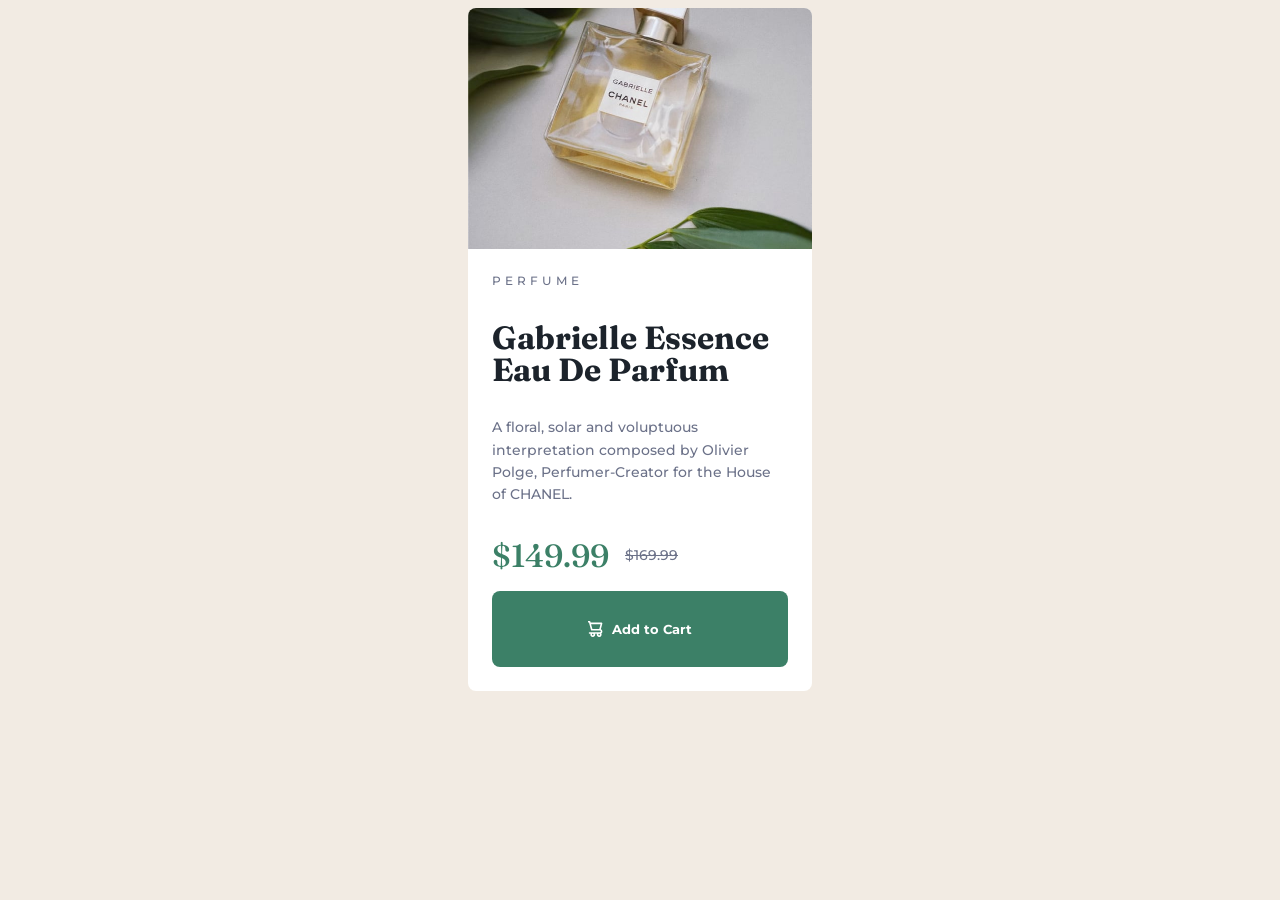
==== challenges/003-perfume-preview-card/index.html @ 6d51ea27 "Add mobile version of perfume card" ====
<!DOCTYPE html>
<html lang="en">

<head>
  <meta charset="utf-8">
  <meta name="viewport" content="width=device-width" />
  <title>TODO: title</title>
  <link rel="stylesheet" href="../common/reset.css">
  <link rel="preconnect" href="https://fonts.googleapis.com">
  <link rel="preconnect" href="https://fonts.gstatic.com" crossorigin>
  <link rel="stylesheet" href="./style.css">
</head>

<body>
  <article class="product-card">
    <img
      src="./images/image-product-mobile.jpg"
      alt="Photo of the perfume bottle">
    <div class="_info">

      <div class="_category">perfume</div>

      <h2>Gabrielle Essence Eau De Parfum</h2>

      <p class="_description">
        A floral, solar and voluptuous interpretation composed
        by Olivier Polge, Perfumer-Creator for the House of CHANEL.
      </p>

      <div class="_prices">
        <div>$149.99</div>
        <div>$169.99</div>
      </div>

      <button class="btn">
        <img class="icon" src="./images/icon-cart.svg" alt="">
        <p>Add to Cart</p>
      </button>

    </div>
  </article>
</body>

</html>
---- challenges/003-perfume-preview-card/style.css ----
@import url('https://fonts.googleapis.com/css2?family=Fraunces:opsz,wght@9..144,700&family=Montserrat:wght@100..900&display=swap');

:root {
  --green-500: hsl(158, 36%, 37%);
  --green-700: hsl(158, 42%, 18%);

  --black: hsl(212, 21%, 14%);
  --grey: hsl(228, 12%, 48%);
  --cream: hsl(30, 38%, 92%);
  --white: white;

  --border-radius: 8px;
}

body {
  background: var(--cream);

  display: flex;
  height: 100%;

  justify-content: center;
  align-items: center;
}

img.icon {
  display: inline-block;
}

.btn {
  font-family: 'Montserrat';
  background-color: var(--green-500);
  color: var(--white);
  font-weight: 700;

  &:hover {
    background-color: var(--green-700);
  }

  padding-block: 1.25em;
}

.product-card {
  font-family: 'Montserrat';
  font-weight: 500;
  font-size: 0.875rem;
  color: var(--grey);

  background-color: var(--white);

  display: flex;
  flex-direction: column;
  max-width: 21.5rem;

  border-radius: var(--border-radius);

  /* Clip image using border radius automatically  */
  overflow: hidden;

  >._info {
    padding: 1.5rem;

    display: flex;
    flex-direction: column;
    gap: 0.5rem;

    >._category {
      text-transform: uppercase;
      letter-spacing: 0.5ch;
      font-size: 0.75rem;
    }

    >h2 {
      font-family: 'Fraunces';
      font-weight: 700;
      font-size: 2rem;
      line-height: 1;
      color: var(--black);
      margin-bottom: 0.5rem;
    }

    >._description {
      line-height: 1.6;
    }

    >._prices {
      margin-top: 0.5rem;
      margin-bottom: 0.5rem;
      display: flex;
      flex-wrap: wrap;
      align-items: center;

      :nth-child(1) {
        color: var(--green-500);
        font-family: 'Fraunces';
        font-size: 2rem;

        /* ...instead of gap, to avoid a vertical gap when wrapping*/
        margin-right: 1rem;
      }

      :nth-child(2) {
        text-decoration: line-through;
      }
    }

    button {
      border: none;
      border-radius: var(--border-radius);

      display: flex;
      justify-content: center;
      align-items: center;
      gap: 1ch;
    }
  }
}
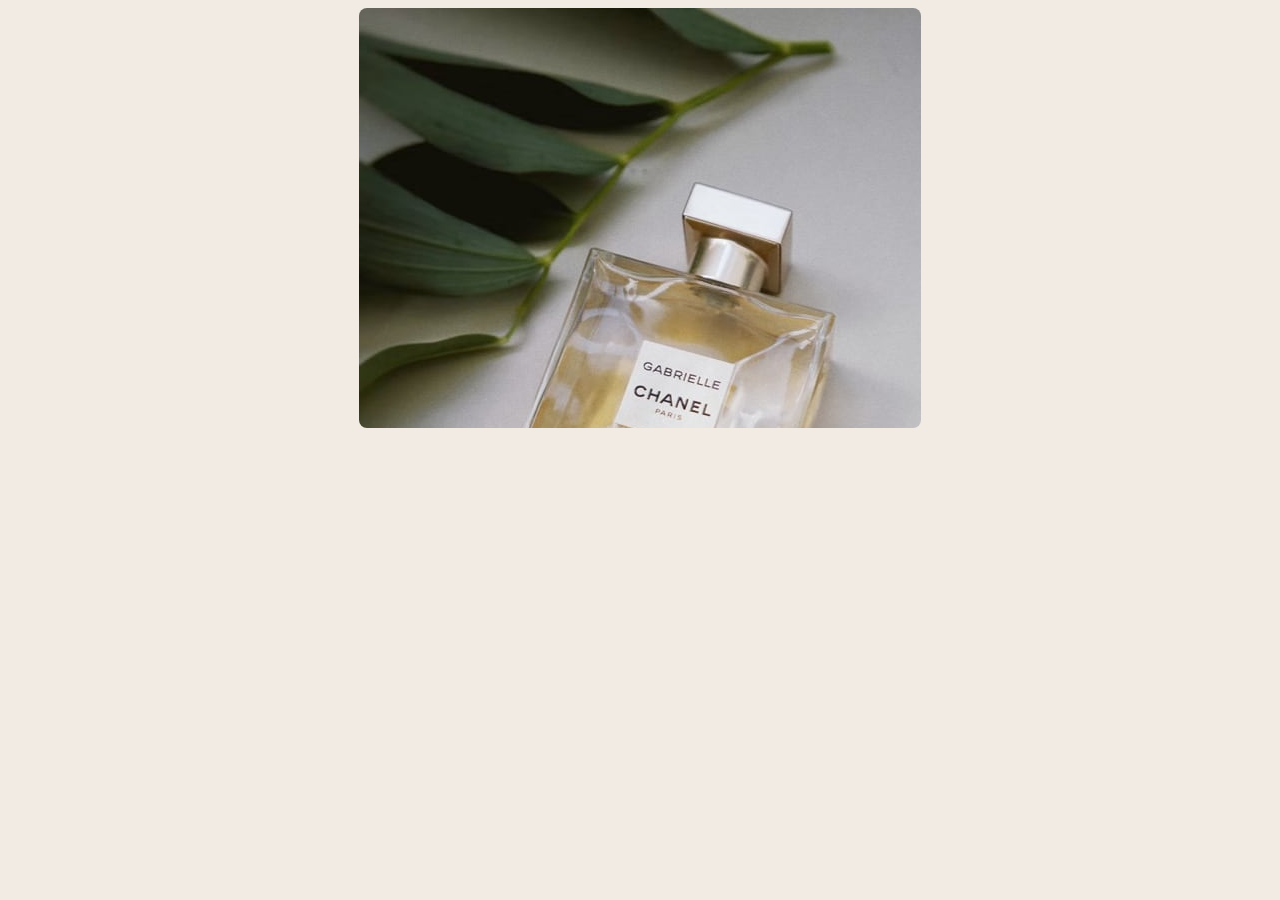
==== commit acecb5f5: "Add desktop version to perfume preview card" ====
--- a/challenges/003-perfume-preview-card/index.html
+++ b/challenges/003-perfume-preview-card/index.html
@@ -13,9 +13,10 @@
 
 <body>
   <article class="product-card">
-    <img
-      src="./images/image-product-mobile.jpg"
-      alt="Photo of the perfume bottle">
+    <picture>
+      <source srcset="./images/image-product-desktop.jpg" media="(min-width: 1200px)">
+      <img src="./images/image-product-mobile.jpg" alt="Photo of the perfume bottle">
+    </picture>
     <div class="_info">
 
       <div class="_category">perfume</div>
--- a/challenges/003-perfume-preview-card/style.css
+++ b/challenges/003-perfume-preview-card/style.css
@@ -22,7 +22,7 @@
   align-items: center;
 }
 
-img.icon {
+:is(img, picture).icon {
   display: inline-block;
 }
 
@@ -36,7 +36,7 @@
     background-color: var(--green-700);
   }
 
-  padding-block: 1.25em;
+  padding-block: 0.8rem;
 }
 
 .product-card {
@@ -51,6 +51,16 @@
   flex-direction: column;
   max-width: 21.5rem;
 
+  @media (min-width: 1200px) {
+    flex-direction: row;
+    max-width: 35.125rem;
+    max-height: 26.25rem;
+
+    >* {
+      flex: 0 0 50%;
+    }
+  }
+
   border-radius: var(--border-radius);
 
   /* Clip image using border radius automatically  */
@@ -58,6 +68,10 @@
 
   >._info {
     padding: 1.5rem;
+
+    @media (min-width: 1200px) {
+      padding: 2rem;
+    }
 
     display: flex;
     flex-direction: column;
